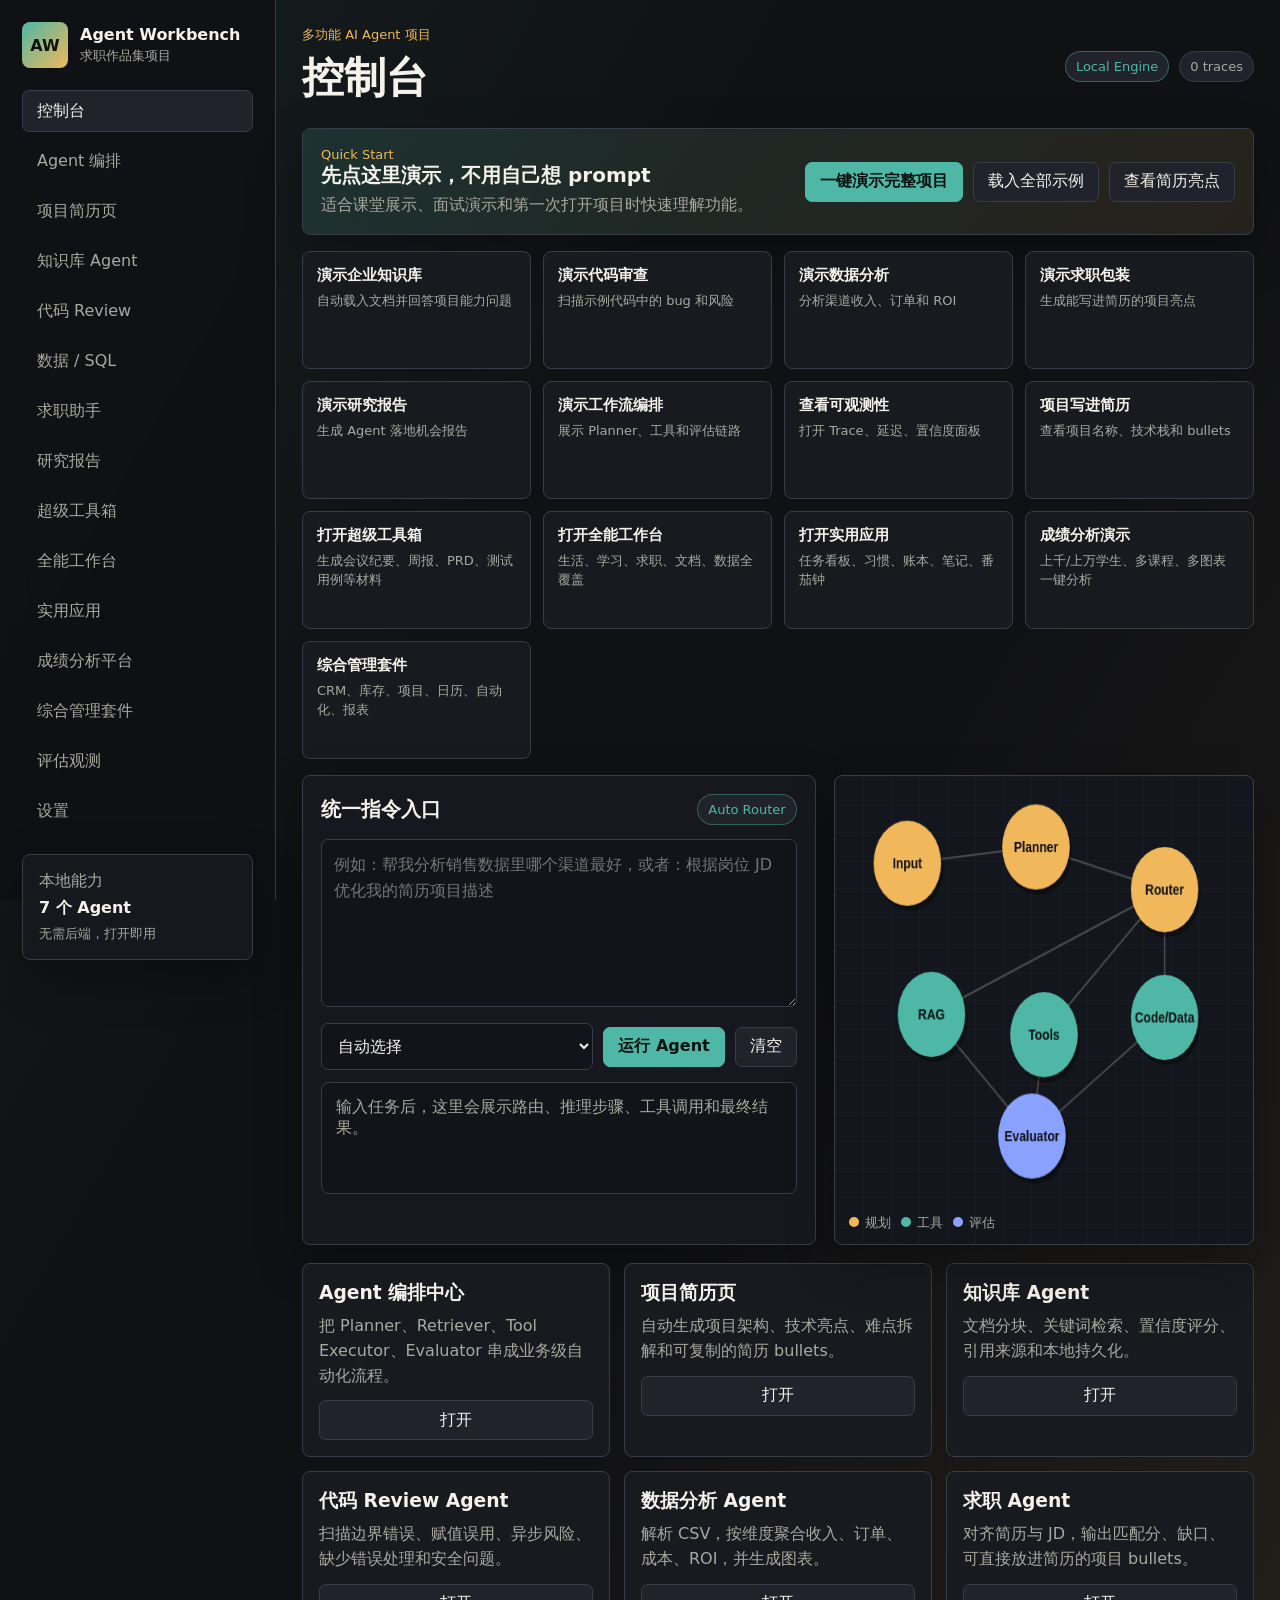
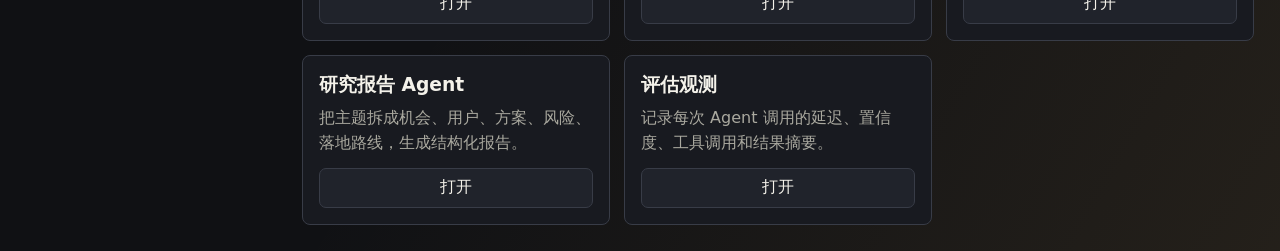
==== index.html @ 1c2ddd7d "Initial commit: agent-workbench" ====
<!doctype html>
<html lang="zh-CN">
  <head>
    <meta charset="utf-8" />
    <meta name="viewport" content="width=device-width, initial-scale=1" />
    <title>Agent Workbench</title>
    <link rel="stylesheet" href="./styles.css" />
  </head>
  <body>
    <div class="shell">
      <aside class="sidebar" aria-label="主导航">
        <div class="brand">
          <div class="brand-mark">AW</div>
          <div>
            <strong>Agent Workbench</strong>
            <span>求职作品集项目</span>
          </div>
        </div>
        <nav class="nav" id="nav">
          <button class="nav-item active" data-panel="command">控制台</button>
          <button class="nav-item" data-panel="workflow">Agent 编排</button>
          <button class="nav-item" data-panel="portfolio">项目简历页</button>
          <button class="nav-item" data-panel="knowledge">知识库 Agent</button>
          <button class="nav-item" data-panel="code">代码 Review</button>
          <button class="nav-item" data-panel="data">数据 / SQL</button>
          <button class="nav-item" data-panel="career">求职助手</button>
          <button class="nav-item" data-panel="research">研究报告</button>
          <button class="nav-item" data-panel="toolbox">超级工具箱</button>
          <button class="nav-item" data-panel="lifehub">全能工作台</button>
          <button class="nav-item" data-panel="apps">实用应用</button>
          <button class="nav-item" data-panel="grades">成绩分析平台</button>
          <button class="nav-item" data-panel="suite">综合管理套件</button>
          <button class="nav-item" data-panel="evals">评估观测</button>
          <button class="nav-item" data-panel="settings">设置</button>
        </nav>
        <div class="sidebar-card">
          <span class="metric-label">本地能力</span>
          <strong id="localScore">7 个 Agent</strong>
          <small>无需后端，打开即用</small>
        </div>
      </aside>

      <main class="main">
        <header class="topbar">
          <div>
            <p class="eyebrow">多功能 AI Agent 项目</p>
            <h1 id="pageTitle">控制台</h1>
          </div>
          <div class="status-strip">
            <span id="modelStatus" class="pill ok">Local Engine</span>
            <span id="traceCount" class="pill">0 traces</span>
          </div>
        </header>

        <section class="panel active" id="panel-command" aria-labelledby="pageTitle">
          <div class="quick-start">
            <div>
              <p class="eyebrow">Quick Start</p>
              <h2>先点这里演示，不用自己想 prompt</h2>
              <p class="muted">适合课堂展示、面试演示和第一次打开项目时快速理解功能。</p>
            </div>
            <div class="quick-actions">
              <button class="primary" id="runDemo">一键演示完整项目</button>
              <button id="loadEverything">载入全部示例</button>
              <button id="openResumePage">查看简历亮点</button>
            </div>
          </div>
          <div class="preset-grid" id="presetTasks"></div>
          <div class="hero-grid">
            <div class="workspace">
              <div class="section-title">
                <h2>统一指令入口</h2>
                <span class="badge">Auto Router</span>
              </div>
              <textarea id="globalPrompt" class="large-input" placeholder="例如：帮我分析销售数据里哪个渠道最好，或者：根据岗位 JD 优化我的简历项目描述"></textarea>
              <div class="toolbar">
                <select id="agentMode" aria-label="选择 Agent">
                  <option value="auto">自动选择</option>
                  <option value="knowledge">知识库问答</option>
                  <option value="code">代码审查</option>
                  <option value="data">数据分析</option>
                  <option value="career">求职匹配</option>
                  <option value="research">研究报告</option>
                </select>
                <button class="primary" id="runGlobal">运行 Agent</button>
                <button id="clearGlobal">清空</button>
              </div>
              <div class="output" id="globalOutput">
                <p class="muted">输入任务后，这里会展示路由、推理步骤、工具调用和最终结果。</p>
              </div>
            </div>
            <div class="graph-wrap">
              <canvas id="agentGraph" width="520" height="420" aria-label="Agent 工作流图"></canvas>
              <div class="graph-legend">
                <span><i class="dot plan"></i>规划</span>
                <span><i class="dot tool"></i>工具</span>
                <span><i class="dot eval"></i>评估</span>
              </div>
            </div>
          </div>
          <div class="cards-grid" id="capabilityCards"></div>
        </section>

        <section class="panel" id="panel-workflow">
          <div class="two-col">
            <div class="workspace">
              <div class="section-title">
                <h2>Agent 编排中心</h2>
                <span class="badge">Planner / Tools / Eval</span>
              </div>
              <div class="toolbar">
                <select id="workflowScenario" aria-label="选择工作流场景">
                  <option value="support">AI 客服工单自动化</option>
                  <option value="knowledge">企业知识库治理</option>
                  <option value="analytics">经营数据分析周报</option>
                  <option value="hiring">求职投递优化</option>
                </select>
                <button class="primary" id="runWorkflow">运行工作流</button>
                <button id="exportCaseStudy">导出案例</button>
              </div>
              <div class="workflow-board" id="workflowBoard"></div>
            </div>
            <div class="workspace">
              <div class="section-title">
                <h2>执行结果</h2>
                <span class="badge" id="workflowScore">Ready</span>
              </div>
              <div class="output report" id="workflowOutput">
                <p class="muted">选择一个业务场景，运行后会展示任务拆解、工具调用、质量评估和交付物。</p>
              </div>
            </div>
          </div>
        </section>

        <section class="panel" id="panel-portfolio">
          <div class="two-col">
            <div class="workspace">
              <div class="section-title">
                <h2>项目架构与能力证明</h2>
                <span class="badge">Resume Ready</span>
              </div>
              <canvas id="architectureCanvas" width="680" height="420" aria-label="项目架构图"></canvas>
              <div class="toolbar">
                <button class="primary" id="generatePortfolio">生成简历材料</button>
                <button id="copyResumeBullets">复制项目 bullets</button>
              </div>
            </div>
            <div class="workspace">
              <div class="section-title">
                <h2>可写进简历</h2>
                <span class="badge" id="portfolioBadge">AI Agent Platform</span>
              </div>
              <div class="output report" id="portfolioOutput"></div>
            </div>
          </div>
        </section>

        <section class="panel" id="panel-knowledge">
          <div class="grade-hero">
            <div>
              <p class="eyebrow">Document Knowledge Base</p>
              <h2>文档上传 / 文本切分 / 问答引用 / 多用户权限</h2>
              <p class="muted">支持 txt / md / csv / json 文本文件上传，自动切分片段，按用户和权限管理，多轮问答保留引用来源和历史记录。</p>
            </div>
            <div class="quick-actions">
              <button class="primary" id="kbQuickDemo">一键演示知识库</button>
              <button id="kbDeploymentGuide">云部署说明</button>
            </div>
          </div>
          <div class="grade-layout">
            <div class="workspace">
              <div class="section-title">
                <h2>登录与权限模拟</h2>
                <span class="badge" id="currentUserBadge">guest</span>
              </div>
              <div class="toolbar">
                <select id="kbUserSelect" aria-label="选择用户">
                  <option value="admin">管理员 admin</option>
                  <option value="teacher">教师 teacher</option>
                  <option value="student">学生 student</option>
                  <option value="guest">访客 guest</option>
                </select>
                <input id="kbLoginName" placeholder="或输入新用户名" />
                <select id="kbRoleSelect" aria-label="角色">
                  <option value="admin">管理员</option>
                  <option value="editor">编辑者</option>
                  <option value="viewer">只读用户</option>
                </select>
                <button id="kbLogin">登录/切换</button>
              </div>
              <div class="output" id="kbPermissionInfo"></div>
            </div>
            <div class="workspace">
              <div class="section-title">
                <h2>文件上传与切分</h2>
                <span class="badge" id="chunkCount">0 chunks</span>
              </div>
              <div class="toolbar">
                <input id="kbFileInput" type="file" multiple accept=".txt,.md,.csv,.json,.html,.js,.css" />
                <select id="docVisibility" aria-label="文档权限">
                  <option value="private">仅当前用户</option>
                  <option value="team">团队可见</option>
                  <option value="public">所有人可见</option>
                </select>
                <input id="chunkSizeInput" type="number" min="120" max="2000" value="500" placeholder="切分长度" />
                <button id="uploadDocs">上传并切分</button>
              </div>
              <div class="output" id="chunkPreview"></div>
            </div>
          </div>
          <div class="two-col">
            <div class="workspace">
              <div class="section-title">
                <h2>知识库问答</h2>
                <span class="badge">RAG + 引用</span>
              </div>
              <textarea id="docInput" class="medium-input" placeholder="粘贴文档内容，点击加入知识库"></textarea>
              <div class="toolbar">
                <input id="docTitle" placeholder="文档标题" />
                <button id="addDoc">加入知识库</button>
                <button id="loadSamples">载入示例文档</button>
              </div>
              <textarea id="kbQuestion" class="small-input" placeholder="问一个和知识库有关的问题"></textarea>
              <div class="toolbar">
                <button class="primary" id="askKb">检索并回答</button>
                <button id="resetKb">重置知识库</button>
              </div>
              <div class="output" id="kbOutput"></div>
              <div class="section-title" style="margin-top:14px">
                <h2>问答历史</h2>
                <span class="badge" id="qaHistoryCount">0 history</span>
              </div>
              <div class="trace-list" id="qaHistoryList"></div>
            </div>
            <div class="workspace">
              <div class="section-title">
                <h2>文档库</h2>
                <span class="badge" id="docCount">0 docs</span>
              </div>
              <div id="docList" class="doc-list"></div>
            </div>
          </div>
        </section>

        <section class="panel" id="panel-code">
          <div class="two-col">
            <div class="workspace">
              <div class="section-title">
                <h2>代码 Review Agent</h2>
                <span class="badge">Diff / Code</span>
              </div>
              <textarea id="codeInput" class="code-input" spellcheck="false"></textarea>
              <div class="toolbar">
                <button class="primary" id="reviewCode">开始 Review</button>
                <button id="loadCodeSample">示例代码</button>
              </div>
            </div>
            <div class="workspace">
              <div class="section-title">
                <h2>审查结果</h2>
                <span class="badge" id="issueCount">0 issues</span>
              </div>
              <div class="output" id="codeOutput"></div>
            </div>
          </div>
        </section>

        <section class="panel" id="panel-data">
          <div class="two-col">
            <div class="workspace">
              <div class="section-title">
                <h2>数据分析 Agent</h2>
                <span class="badge">CSV + NL Query</span>
              </div>
              <textarea id="csvInput" class="code-input" spellcheck="false"></textarea>
              <div class="toolbar">
                <input id="dataQuestion" placeholder="例如：按渠道汇总收入并排序" />
                <button class="primary" id="analyzeData">分析</button>
                <button id="loadCsvSample">示例数据</button>
              </div>
              <div class="output" id="dataOutput"></div>
            </div>
            <div class="workspace">
              <div class="section-title">
                <h2>可视化</h2>
                <span class="badge" id="rowCount">0 rows</span>
              </div>
              <canvas id="chartCanvas" width="640" height="360" aria-label="数据图表"></canvas>
              <div id="tableOutput" class="table-wrap"></div>
            </div>
          </div>
        </section>

        <section class="panel" id="panel-career">
          <div class="two-col">
            <div class="workspace">
              <div class="section-title">
                <h2>简历 / JD 匹配</h2>
                <span class="badge">ATS + 项目包装</span>
              </div>
              <textarea id="resumeInput" class="medium-input" placeholder="粘贴你的简历或项目经历"></textarea>
              <textarea id="jdInput" class="medium-input" placeholder="粘贴目标岗位 JD"></textarea>
              <div class="toolbar">
                <button class="primary" id="matchJob">生成匹配报告</button>
                <button id="loadCareerSample">示例</button>
              </div>
            </div>
            <div class="workspace">
              <div class="section-title">
                <h2>求职建议</h2>
                <span class="badge" id="matchScore">0%</span>
              </div>
              <div class="output" id="careerOutput"></div>
            </div>
          </div>
        </section>

        <section class="panel" id="panel-research">
          <div class="workspace">
            <div class="section-title">
              <h2>市场研究报告 Agent</h2>
              <span class="badge">Planner + Fact Table</span>
            </div>
            <div class="toolbar">
              <input id="researchTopic" placeholder="研究主题，例如：AI Agent 在客服领域的落地机会" />
              <select id="reportStyle" aria-label="报告类型">
                <option value="startup">创业/产品视角</option>
                <option value="job">求职项目视角</option>
                <option value="tech">技术架构视角</option>
              </select>
              <button class="primary" id="makeReport">生成报告</button>
            </div>
            <div class="output report" id="researchOutput"></div>
          </div>
        </section>

        <section class="panel" id="panel-toolbox">
          <div class="two-col">
            <div class="workspace">
              <div class="section-title">
                <h2>超级工具箱</h2>
                <span class="badge">12 个实用 Agent</span>
              </div>
              <div class="toolbox-grid" id="toolboxGrid"></div>
            </div>
            <div class="workspace">
              <div class="section-title">
                <h2 id="toolboxTitle">选择一个工具</h2>
                <span class="badge" id="toolboxBadge">Ready</span>
              </div>
              <textarea id="toolboxInput" class="medium-input" placeholder="选择左侧工具后，这里会自动填入示例，也可以改成自己的内容"></textarea>
              <div class="toolbar">
                <button class="primary" id="runToolbox">运行工具</button>
                <button id="loadToolboxSample">载入示例</button>
                <button id="runToolboxSuite">生成完整项目包</button>
              </div>
              <div class="output report" id="toolboxOutput">
                <p class="muted">这里适合生成项目文档、面试材料、课程报告、产品设计、测试用例和学习计划。</p>
              </div>
            </div>
          </div>
        </section>

        <section class="panel" id="panel-lifehub">
          <div class="workspace">
            <div class="section-title">
              <h2>全能工作台</h2>
              <span class="badge">生活 / 生产 / 求职 / 学习</span>
            </div>
            <div class="hub-layout">
              <div>
                <div class="hub-tabs" id="hubTabs"></div>
                <div class="hub-tools" id="hubTools"></div>
              </div>
              <div class="hub-runner">
                <div class="section-title">
                  <h2 id="hubTitle">选择一个功能</h2>
                  <span class="badge" id="hubBadge">Ready</span>
                </div>
                <textarea id="hubInput" class="medium-input" placeholder="选择功能后会自动载入示例，也可以粘贴自己的内容"></textarea>
                <div class="toolbar">
                  <button class="primary" id="runHubTool">运行功能</button>
                  <button id="loadHubSample">载入示例</button>
                  <button id="runHubSuite">一键生成生活/学习/求职方案</button>
                </div>
                <div class="output report" id="hubOutput">
                  <p class="muted">这里整合数据记录、数据分析、预测、文档生成、文档总结、续写、求职资料、网页信息整合、学习计划和生活管理。</p>
                </div>
              </div>
            </div>
          </div>

          <div class="two-col hub-extra">
            <div class="workspace">
              <div class="section-title">
                <h2>数据记录与分析</h2>
                <span class="badge" id="lifeDataCount">0 rows</span>
              </div>
              <div class="toolbar">
                <input id="lifeDate" type="date" />
                <input id="lifeMetric" placeholder="指标，例如 学习时长" />
                <input id="lifeValue" type="number" placeholder="数值" />
                <button id="addLifeData">记录</button>
                <button id="loadLifeData">示例数据</button>
              </div>
              <div class="toolbar">
                <button class="primary" id="analyzeLifeData">分析和预测</button>
                <button id="clearLifeData">清空记录</button>
              </div>
              <div id="lifeTable" class="table-wrap"></div>
            </div>
            <div class="workspace">
              <div class="section-title">
                <h2>趋势可视化</h2>
                <span class="badge">Forecast</span>
              </div>
              <canvas id="lifeChart" width="640" height="360" aria-label="生活数据趋势图"></canvas>
              <div class="output" id="lifeAnalysis">
                <p class="muted">添加或载入数据后，可以生成趋势图、均值、变化率和下一期预测。</p>
              </div>
            </div>
          </div>
        </section>

        <section class="panel" id="panel-apps">
          <div class="cards-grid app-metrics">
            <div class="metric-card">
              <span>待办任务</span>
              <strong id="dashTasks">0</strong>
            </div>
            <div class="metric-card">
              <span>今日打卡</span>
              <strong id="dashHabits">0%</strong>
            </div>
            <div class="metric-card">
              <span>本月结余</span>
              <strong id="dashBalance">0</strong>
            </div>
          </div>

          <div class="apps-grid">
            <div class="workspace">
              <div class="section-title">
                <h2>任务看板</h2>
                <span class="badge">Kanban</span>
              </div>
              <div class="toolbar">
                <input id="taskTitle" placeholder="新任务，例如 完成项目演示视频" />
                <select id="taskStatus" aria-label="任务状态">
                  <option value="todo">待办</option>
                  <option value="doing">进行中</option>
                  <option value="done">已完成</option>
                </select>
                <button id="addTask">添加</button>
              </div>
              <div class="kanban" id="kanbanBoard"></div>
            </div>

            <div class="workspace">
              <div class="section-title">
                <h2>习惯打卡</h2>
                <span class="badge">Habits</span>
              </div>
              <div class="toolbar">
                <input id="habitName" placeholder="习惯，例如 背单词" />
                <button id="addHabit">添加习惯</button>
                <button id="loadHabitSample">示例</button>
              </div>
              <div id="habitList" class="habit-list"></div>
            </div>

            <div class="workspace">
              <div class="section-title">
                <h2>收支记录</h2>
                <span class="badge">Budget</span>
              </div>
              <div class="toolbar">
                <select id="moneyType" aria-label="收支类型">
                  <option value="expense">支出</option>
                  <option value="income">收入</option>
                </select>
                <input id="moneyCategory" placeholder="分类，例如 餐饮" />
                <input id="moneyAmount" type="number" placeholder="金额" />
                <button id="addMoney">记录</button>
              </div>
              <div class="toolbar">
                <button id="loadMoneySample">示例账本</button>
                <button id="clearMoney">清空账本</button>
              </div>
              <div id="moneyOutput" class="output"></div>
            </div>

            <div class="workspace">
              <div class="section-title">
                <h2>目标进度</h2>
                <span class="badge">Goals</span>
              </div>
              <div class="toolbar">
                <input id="goalName" placeholder="目标，例如 完成项目" />
                <input id="goalValue" type="number" placeholder="进度 0-100" />
                <button id="addGoal">保存</button>
              </div>
              <div id="goalList" class="goal-list"></div>
            </div>

            <div class="workspace wide">
              <div class="section-title">
                <h2>Markdown 笔记</h2>
                <span class="badge">Editor</span>
              </div>
              <div class="editor-grid">
                <textarea id="markdownInput" class="medium-input" placeholder="# 标题&#10;写点笔记，右侧会预览"></textarea>
                <div id="markdownPreview" class="output report"></div>
              </div>
              <div class="toolbar">
                <button id="loadMarkdownSample">示例笔记</button>
                <button id="saveMarkdown">保存笔记</button>
                <button id="clearMarkdown">清空</button>
              </div>
            </div>

            <div class="workspace">
              <div class="section-title">
                <h2>番茄钟</h2>
                <span class="badge" id="timerMode">Focus</span>
              </div>
              <div class="timer-face" id="timerFace">25:00</div>
              <div class="toolbar">
                <button class="primary" id="startTimer">开始</button>
                <button id="pauseTimer">暂停</button>
                <button id="resetTimer">重置</button>
              </div>
            </div>

            <div class="workspace">
              <div class="section-title">
                <h2>JSON / CSV 工具</h2>
                <span class="badge">Formatter</span>
              </div>
              <textarea id="formatInput" class="medium-input" placeholder='粘贴 JSON 或 CSV，例如 {"name":"demo","score":95}'></textarea>
              <div class="toolbar">
                <button id="formatJson">格式化 JSON</button>
                <button id="csvToTable">CSV 转表格</button>
              </div>
              <div id="formatOutput" class="output"></div>
            </div>
          </div>
        </section>

        <section class="panel" id="panel-grades">
          <div class="grade-hero">
            <div>
              <p class="eyebrow" data-i18n="gradeEyebrow">Advanced Analytics</p>
              <h2 data-i18n="gradeTitle">成绩 / 班级 / 课程综合分析平台</h2>
              <p class="muted" data-i18n="gradeIntro">支持上万学生模拟数据、自定义课程、自定义权重、多图表对比、历史记录和 Excel 友好导出。</p>
            </div>
            <div class="quick-actions">
              <button class="primary" id="gradeOneClick" data-i18n="oneClickAnalysis">一键生成样例并分析</button>
              <button id="gradeHelpBtn" data-i18n="helpGuide">新手引导</button>
              <button id="gradeExportCsv" data-i18n="exportCsv">导出 CSV</button>
            </div>
          </div>

          <div class="grade-help" id="gradeHelp">
            <strong>怎么用：</strong>
            <span>1. 选择人数、班级数、课程和记分项目；2. 点击“一键生成样例并分析”；3. 切换图表和对比维度；4. 保存历史或导出 CSV。</span>
          </div>

          <div class="grade-layout">
            <div class="workspace">
              <div class="section-title">
                <h2 data-i18n="configPanel">配置面板</h2>
                <span class="badge">Config</span>
              </div>
              <div class="settings-grid compact">
                <label>人数
                  <input id="gradeStudentCount" type="number" min="10" max="20000" value="1000" />
                </label>
                <label>班级数
                  <input id="gradeClassCount" type="number" min="1" max="100" value="8" />
                </label>
                <label>课程名称
                  <input id="gradeSubjects" value="语文,数学,英语,高等数学,线性代数,概率论与数理统计,程序设计,大学物理" />
                </label>
                <label>记分项目
                  <input id="gradeItems" value="平时分,作业分,期中考,期末考" />
                </label>
                <label>权重
                  <input id="gradeWeights" value="20,20,25,35" />
                </label>
                <label>对比维度
                  <select id="gradeCompareMode">
                    <option value="class">按班级对比</option>
                    <option value="subject">按课程对比</option>
                    <option value="item">按记分项目对比</option>
                    <option value="rank">排名分布</option>
                  </select>
                </label>
                <label>图表类型
                  <select id="gradeChartType">
                    <option value="bar">条形图</option>
                    <option value="column">柱状图</option>
                    <option value="line">折线图</option>
                    <option value="pie">饼图</option>
                    <option value="radar">雷达图</option>
                    <option value="heatmap">热力图</option>
                  </select>
                </label>
                <label>界面主题
                  <select id="uiTheme">
                    <option value="dark">深色专业</option>
                    <option value="light">浅色清爽</option>
                    <option value="contrast">高对比</option>
                  </select>
                </label>
                <label>布局密度
                  <select id="uiDensity">
                    <option value="normal">标准</option>
                    <option value="compact">紧凑</option>
                    <option value="spacious">宽松</option>
                  </select>
                </label>
                <label>语言
                  <select id="languageSelect">
                    <option value="zh">中文</option>
                    <option value="en">English</option>
                  </select>
                </label>
              </div>
              <div class="toolbar">
                <button class="primary" id="generateGradeData">生成数据</button>
                <button id="analyzeGrades">一键分析</button>
                <button id="saveGradeHistory">保存历史</button>
                <button id="clearGradeHistory">清空历史</button>
              </div>
              <div class="toolbar">
                <label class="toggle-row"><input id="exportStudents" type="checkbox" checked />学生明细</label>
                <label class="toggle-row"><input id="exportSummary" type="checkbox" checked />汇总分析</label>
                <label class="toggle-row"><input id="exportHistory" type="checkbox" />历史记录</label>
              </div>
            </div>

            <div class="workspace">
              <div class="section-title">
                <h2>关键指标</h2>
                <span class="badge" id="gradeDataSize">0 students</span>
              </div>
              <div class="grade-kpis">
                <div class="metric-card"><span>总人数</span><strong id="kpiStudents">0</strong></div>
                <div class="metric-card"><span>课程数</span><strong id="kpiSubjects">0</strong></div>
                <div class="metric-card"><span>平均分</span><strong id="kpiAverage">0</strong></div>
                <div class="metric-card"><span>及格率</span><strong id="kpiPassRate">0%</strong></div>
              </div>
              <div class="output" id="gradeInsight">
                <p class="muted">点击“一键生成样例并分析”后，这里会显示自动分析结论。</p>
              </div>
            </div>
          </div>

          <div class="grade-chart-grid">
            <div class="workspace wide">
              <div class="section-title">
                <h2>主图表</h2>
                <span class="badge" id="activeChartLabel">bar</span>
              </div>
              <canvas id="gradeChart" width="960" height="460" aria-label="成绩分析图表"></canvas>
            </div>
            <div class="workspace">
              <div class="section-title">
                <h2>多图表预览</h2>
                <span class="badge">Gallery</span>
              </div>
              <div class="mini-chart-grid">
                <canvas id="gradeMiniBar" width="300" height="180"></canvas>
                <canvas id="gradeMiniPie" width="300" height="180"></canvas>
                <canvas id="gradeMiniLine" width="300" height="180"></canvas>
                <canvas id="gradeMiniHeat" width="300" height="180"></canvas>
              </div>
            </div>
          </div>

          <div class="two-col">
            <div class="workspace">
              <div class="section-title">
                <h2>分析表格</h2>
                <span class="badge">Table</span>
              </div>
              <div id="gradeTable" class="table-wrap"></div>
            </div>
            <div class="workspace">
              <div class="section-title">
                <h2>历史记录对比</h2>
                <span class="badge" id="historyCount">0 records</span>
              </div>
              <div id="gradeHistoryList" class="trace-list"></div>
            </div>
          </div>
        </section>

        <section class="panel" id="panel-suite">
          <div class="grade-hero">
            <div>
              <p class="eyebrow">Enterprise Suite</p>
              <h2>综合管理套件</h2>
              <p class="muted">集成 CRM、库存、项目、日历、自动化、报表、备份、安全审计和 API Mock，适合展示大型系统设计能力。</p>
            </div>
            <div class="quick-actions">
              <button class="primary" id="suiteDemo">一键生成业务样例</button>
              <button id="suiteReport">生成经营报告</button>
              <button id="suiteBackup">导出备份</button>
            </div>
          </div>

          <div class="cards-grid app-metrics">
            <div class="metric-card"><span>客户数</span><strong id="suiteCustomers">0</strong></div>
            <div class="metric-card"><span>库存预警</span><strong id="suiteLowStock">0</strong></div>
            <div class="metric-card"><span>项目进度</span><strong id="suiteProgress">0%</strong></div>
          </div>

          <div class="apps-grid">
            <div class="workspace">
              <div class="section-title"><h2>CRM 客户管理</h2><span class="badge">CRM</span></div>
              <div class="toolbar">
                <input id="crmName" placeholder="客户名称" />
                <select id="crmStage">
                  <option value="线索">线索</option>
                  <option value="沟通中">沟通中</option>
                  <option value="已成交">已成交</option>
                  <option value="流失">流失</option>
                </select>
                <input id="crmValue" type="number" placeholder="预计金额" />
                <button id="addCrm">添加客户</button>
              </div>
              <div id="crmList" class="trace-list"></div>
            </div>

            <div class="workspace">
              <div class="section-title"><h2>库存管理</h2><span class="badge">Inventory</span></div>
              <div class="toolbar">
                <input id="stockName" placeholder="物品名称" />
                <input id="stockQty" type="number" placeholder="数量" />
                <input id="stockMin" type="number" placeholder="预警线" />
                <button id="addStock">添加库存</button>
              </div>
              <div id="stockList" class="trace-list"></div>
            </div>

            <div class="workspace">
              <div class="section-title"><h2>项目里程碑</h2><span class="badge">Project</span></div>
              <div class="toolbar">
                <input id="milestoneName" placeholder="里程碑，例如 完成测试" />
                <input id="milestoneProgress" type="number" placeholder="进度 0-100" />
                <button id="addMilestone">添加</button>
              </div>
              <div id="milestoneList" class="goal-list"></div>
            </div>

            <div class="workspace">
              <div class="section-title"><h2>日历事件</h2><span class="badge">Calendar</span></div>
              <div class="toolbar">
                <input id="eventDate" type="date" />
                <input id="eventTitle" placeholder="事件标题" />
                <button id="addEvent">添加事件</button>
              </div>
              <div id="eventList" class="trace-list"></div>
            </div>

            <div class="workspace">
              <div class="section-title"><h2>自动化规则</h2><span class="badge">Automation</span></div>
              <div class="toolbar">
                <select id="ruleType">
                  <option value="stock">库存低于预警线</option>
                  <option value="crm">客户金额超过阈值</option>
                  <option value="project">项目进度低于阈值</option>
                </select>
                <input id="ruleThreshold" type="number" placeholder="阈值" />
                <button id="runRules">运行规则</button>
              </div>
              <div id="ruleOutput" class="output"></div>
            </div>

            <div class="workspace">
              <div class="section-title"><h2>安全审计</h2><span class="badge">Audit</span></div>
              <div class="toolbar">
                <button id="runAudit">运行审计</button>
                <button id="clearAudit">清空审计</button>
              </div>
              <div id="auditList" class="trace-list"></div>
            </div>

            <div class="workspace wide">
              <div class="section-title"><h2>经营报表与 API Mock</h2><span class="badge">Report / API</span></div>
              <div class="editor-grid">
                <div class="output report" id="suiteReportOutput"></div>
                <div class="output" id="apiMockOutput"></div>
              </div>
              <div class="toolbar">
                <button id="suiteApiMock">生成 API Mock</button>
                <button id="suiteRestore">从备份文本恢复</button>
              </div>
              <textarea id="suiteBackupInput" class="small-input" placeholder="粘贴备份 JSON 后点击恢复"></textarea>
            </div>
          </div>
        </section>

        <section class="panel" id="panel-evals">
          <div class="cards-grid">
            <div class="metric-card">
              <span>平均置信度</span>
              <strong id="avgConfidence">0%</strong>
            </div>
            <div class="metric-card">
              <span>平均延迟</span>
              <strong id="avgLatency">0 ms</strong>
            </div>
            <div class="metric-card">
              <span>工具调用</span>
              <strong id="toolCalls">0</strong>
            </div>
          </div>
          <div class="workspace">
            <div class="section-title">
              <h2>Trace 日志</h2>
              <span class="badge">Observability</span>
            </div>
            <div class="toolbar">
              <button id="runSmoke">运行自检</button>
              <button id="exportTraces">导出 Trace</button>
              <button id="clearTraces">清空 Trace</button>
            </div>
            <div id="traceList" class="trace-list"></div>
          </div>
        </section>

        <section class="panel" id="panel-settings">
          <div class="workspace">
            <div class="section-title">
              <h2>设置</h2>
              <span class="badge">Local First</span>
            </div>
            <div class="settings-grid">
              <label>
                OpenAI API Key
                <input id="apiKey" type="password" placeholder="可选：仅保存在本机浏览器" autocomplete="off" />
              </label>
              <label>
                模型
                <input id="modelName" placeholder="gpt-4.1-mini" />
              </label>
              <label class="toggle-row">
                <input id="useRemote" type="checkbox" />
                <span>有 API Key 时优先调用远程模型</span>
              </label>
            </div>
            <div class="toolbar">
              <button class="primary" id="saveSettings">保存设置</button>
              <button id="wipeData">清除本地数据</button>
            </div>
            <div class="output">
              <p>这个项目默认使用本地算法完成检索、分析、Review 和报告生成。配置 API Key 后，统一控制台会尝试调用 OpenAI Responses API；失败时自动回退到本地引擎。</p>
            </div>
          </div>
        </section>
      </main>
    </div>

    <div class="toast" id="toast" role="status" aria-live="polite"></div>
    <script src="./app.js"></script>
  </body>
</html>
---- styles.css ----
:root {
  color-scheme: dark;
  --bg: #101114;
  --panel: #181a20;
  --panel-2: #20232b;
  --panel-3: #272b35;
  --text: #f4f2ea;
  --muted: #aaa99f;
  --line: #383c47;
  --accent: #4fb7a5;
  --accent-2: #f0b85a;
  --danger: #ef6f6c;
  --ok: #75c986;
  --shadow: 0 18px 48px rgba(0, 0, 0, 0.28);
  font-family:
    Inter, ui-sans-serif, system-ui, -apple-system, BlinkMacSystemFont, "Segoe UI",
    "Microsoft YaHei", sans-serif;
}

* {
  box-sizing: border-box;
}

body {
  margin: 0;
  min-height: 100vh;
  background:
    linear-gradient(120deg, rgba(79, 183, 165, 0.09), transparent 34%),
    linear-gradient(300deg, rgba(240, 184, 90, 0.09), transparent 42%),
    var(--bg);
  color: var(--text);
}

body.theme-light {
  color-scheme: light;
  --bg: #f3f5f8;
  --panel: #ffffff;
  --panel-2: #f7f9fc;
  --panel-3: #e7ebf2;
  --text: #111827;
  --muted: #657083;
  --line: #d7dde8;
  --accent: #00796b;
  --accent-2: #b66a00;
}

body.theme-contrast {
  --bg: #000;
  --panel: #111;
  --panel-2: #191919;
  --panel-3: #2a2a2a;
  --text: #fff;
  --muted: #d5d5d5;
  --line: #777;
  --accent: #00ffcc;
  --accent-2: #ffe100;
}

body.density-compact .workspace,
body.density-compact .metric-card,
body.density-compact .cap-card {
  padding: 12px;
}

body.density-spacious .workspace,
body.density-spacious .metric-card,
body.density-spacious .cap-card {
  padding: 24px;
}

button,
input,
select,
textarea {
  font: inherit;
}

button {
  border: 1px solid var(--line);
  background: var(--panel-2);
  color: var(--text);
  border-radius: 7px;
  min-height: 40px;
  padding: 0 14px;
  cursor: pointer;
  transition:
    transform 120ms ease,
    border-color 120ms ease,
    background 120ms ease;
}

button:hover {
  transform: translateY(-1px);
  border-color: rgba(79, 183, 165, 0.7);
}

button:active {
  transform: translateY(0);
}

button.primary {
  background: var(--accent);
  color: #07110f;
  border-color: var(--accent);
  font-weight: 700;
}

input,
select,
textarea {
  width: 100%;
  border: 1px solid var(--line);
  border-radius: 7px;
  background: #12141a;
  color: var(--text);
  outline: none;
  padding: 12px;
}

textarea {
  resize: vertical;
  line-height: 1.6;
}

input:focus,
select:focus,
textarea:focus {
  border-color: var(--accent);
  box-shadow: 0 0 0 3px rgba(79, 183, 165, 0.16);
}

.shell {
  display: grid;
  grid-template-columns: 276px minmax(0, 1fr);
  min-height: 100vh;
}

.sidebar {
  position: sticky;
  top: 0;
  height: 100vh;
  border-right: 1px solid var(--line);
  background: rgba(16, 17, 20, 0.92);
  backdrop-filter: blur(16px);
  padding: 22px;
  display: flex;
  flex-direction: column;
  gap: 22px;
}

.brand {
  display: flex;
  align-items: center;
  gap: 12px;
}

.brand-mark {
  width: 46px;
  height: 46px;
  display: grid;
  place-items: center;
  border-radius: 8px;
  background: linear-gradient(135deg, var(--accent), var(--accent-2));
  color: #111;
  font-weight: 900;
}

.brand strong,
.brand span {
  display: block;
}

.brand span {
  color: var(--muted);
  font-size: 13px;
  margin-top: 3px;
}

.nav {
  display: grid;
  gap: 8px;
}

.nav-item {
  text-align: left;
  background: transparent;
  border-color: transparent;
  color: var(--muted);
  min-height: 42px;
}

.nav-item:hover,
.nav-item.active {
  color: var(--text);
  border-color: var(--line);
  background: var(--panel-2);
}

.sidebar-card,
.workspace,
.metric-card {
  border: 1px solid var(--line);
  background: rgba(24, 26, 32, 0.92);
  box-shadow: var(--shadow);
}

.sidebar-card {
  margin-top: auto;
  border-radius: 8px;
  padding: 16px;
  display: grid;
  gap: 6px;
}

.metric-label,
.muted,
.sidebar-card small {
  color: var(--muted);
}

.main {
  min-width: 0;
  padding: 26px;
}

.topbar {
  display: flex;
  justify-content: space-between;
  gap: 18px;
  align-items: center;
  margin-bottom: 22px;
}

.eyebrow {
  color: var(--accent-2);
  margin: 0 0 6px;
  font-size: 13px;
  letter-spacing: 0;
}

h1,
h2,
h3,
p {
  margin-top: 0;
}

h1 {
  margin-bottom: 0;
  font-size: clamp(28px, 4vw, 42px);
}

h2 {
  font-size: 20px;
  margin-bottom: 0;
}

.status-strip,
.toolbar,
.section-title,
.graph-legend {
  display: flex;
  align-items: center;
  gap: 10px;
  flex-wrap: wrap;
}

.pill,
.badge {
  border: 1px solid var(--line);
  background: var(--panel-2);
  color: var(--muted);
  border-radius: 999px;
  padding: 7px 10px;
  font-size: 13px;
  white-space: nowrap;
}

.pill.ok,
.badge {
  color: var(--accent);
  border-color: rgba(79, 183, 165, 0.42);
}

.panel {
  display: none;
}

.panel.active {
  display: block;
}

.hero-grid,
.two-col {
  display: grid;
  grid-template-columns: minmax(0, 1.1fr) minmax(340px, 0.9fr);
  gap: 18px;
  align-items: stretch;
}

.quick-start {
  border: 1px solid var(--line);
  border-radius: 8px;
  background: linear-gradient(135deg, rgba(79, 183, 165, 0.16), rgba(240, 184, 90, 0.1));
  padding: 18px;
  margin-bottom: 16px;
  display: flex;
  align-items: center;
  justify-content: space-between;
  gap: 18px;
  box-shadow: var(--shadow);
}

.quick-start h2 {
  margin-bottom: 6px;
}

.quick-start p {
  margin-bottom: 0;
}

.quick-actions {
  display: flex;
  flex-wrap: wrap;
  gap: 10px;
  justify-content: flex-end;
}

.preset-grid {
  display: grid;
  grid-template-columns: repeat(4, minmax(0, 1fr));
  gap: 12px;
  margin-bottom: 16px;
}

.preset-card,
.toolbox-card {
  border: 1px solid var(--line);
  background: var(--panel);
  color: var(--text);
  border-radius: 8px;
  padding: 14px;
  min-height: 118px;
  text-align: left;
  display: grid;
  align-content: start;
  gap: 7px;
}

.preset-card strong,
.toolbox-card strong {
  font-size: 15px;
}

.preset-card span,
.toolbox-card span {
  color: var(--muted);
  line-height: 1.45;
  font-size: 13px;
}

.toolbox-grid {
  display: grid;
  grid-template-columns: repeat(2, minmax(0, 1fr));
  gap: 10px;
  max-height: 680px;
  overflow: auto;
  padding-right: 4px;
}

.toolbox-card {
  min-height: 96px;
}

.toolbox-card.active {
  border-color: var(--accent);
  background: rgba(79, 183, 165, 0.12);
}

.tool-output-grid {
  display: grid;
  grid-template-columns: repeat(2, minmax(0, 1fr));
  gap: 10px;
}

.mini-doc {
  border: 1px solid var(--line);
  background: var(--panel-2);
  border-radius: 8px;
  padding: 12px;
}

.mini-doc strong {
  display: block;
  margin-bottom: 6px;
  color: var(--accent-2);
}

.is-loading {
  opacity: 0.72;
  pointer-events: none;
}

.workspace {
  border-radius: 8px;
  padding: 18px;
  min-width: 0;
}

.workspace + .workspace {
  min-height: 100%;
}

.section-title {
  justify-content: space-between;
  margin-bottom: 14px;
}

.large-input {
  min-height: 168px;
}

.medium-input {
  min-height: 142px;
  margin-bottom: 10px;
}

.small-input {
  min-height: 84px;
  margin-top: 12px;
}

.code-input {
  min-height: 390px;
  font-family: "Cascadia Code", Consolas, monospace;
  font-size: 13px;
  white-space: pre;
}

.toolbar {
  margin: 12px 0;
}

.toolbar input,
.toolbar select {
  flex: 1 1 220px;
}

.toolbar button {
  flex: 0 0 auto;
}

.output {
  border: 1px solid var(--line);
  border-radius: 8px;
  background: #12141a;
  padding: 14px;
  min-height: 112px;
  overflow: auto;
}

.output h3 {
  margin: 8px 0;
}

.output ul,
.output ol {
  padding-left: 20px;
}

.output li {
  margin: 6px 0;
}

.graph-wrap {
  position: relative;
  border: 1px solid var(--line);
  border-radius: 8px;
  min-height: 470px;
  background:
    linear-gradient(rgba(255, 255, 255, 0.025) 1px, transparent 1px),
    linear-gradient(90deg, rgba(255, 255, 255, 0.025) 1px, transparent 1px),
    #13161c;
  background-size: 28px 28px;
  box-shadow: var(--shadow);
  overflow: hidden;
}

.graph-wrap canvas {
  width: 100%;
  height: calc(100% - 42px);
  min-height: 420px;
  display: block;
}

.graph-legend {
  position: absolute;
  left: 14px;
  bottom: 12px;
  color: var(--muted);
  font-size: 13px;
}

.dot {
  display: inline-block;
  width: 10px;
  height: 10px;
  border-radius: 50%;
  margin-right: 6px;
}

.dot.plan {
  background: var(--accent-2);
}

.dot.tool {
  background: var(--accent);
}

.dot.eval {
  background: #8aa2ff;
}

.cards-grid {
  display: grid;
  grid-template-columns: repeat(3, minmax(0, 1fr));
  gap: 14px;
  margin-top: 18px;
}

.cap-card,
.metric-card {
  border-radius: 8px;
  padding: 16px;
}

.cap-card {
  border: 1px solid var(--line);
  background: var(--panel);
}

.cap-card h3 {
  margin: 0 0 8px;
}

.cap-card p {
  color: var(--muted);
  line-height: 1.55;
  margin-bottom: 12px;
}

.cap-card button {
  width: 100%;
}

.doc-list,
.trace-list,
.workflow-board {
  display: grid;
  gap: 10px;
}

.doc-item,
.trace-item,
.finding,
.source-row,
.workflow-step {
  border: 1px solid var(--line);
  background: var(--panel-2);
  border-radius: 8px;
  padding: 12px;
}

.doc-item strong,
.trace-item strong {
  display: block;
  margin-bottom: 6px;
}

.trace-item {
  display: grid;
  gap: 4px;
}

.trace-meta {
  color: var(--muted);
  font-size: 13px;
}

.metric-card {
  display: grid;
  gap: 8px;
}

.metric-card span {
  color: var(--muted);
}

.metric-card strong {
  font-size: 28px;
}

.table-wrap {
  margin-top: 12px;
  max-height: 320px;
  overflow: auto;
  border: 1px solid var(--line);
  border-radius: 8px;
}

table {
  width: 100%;
  border-collapse: collapse;
  min-width: 520px;
}

th,
td {
  border-bottom: 1px solid var(--line);
  padding: 9px 10px;
  text-align: left;
}

th {
  color: var(--accent-2);
  background: var(--panel-2);
  position: sticky;
  top: 0;
}

#chartCanvas {
  width: 100%;
  height: 360px;
  display: block;
  border: 1px solid var(--line);
  border-radius: 8px;
  background: #12141a;
}

#lifeChart {
  width: 100%;
  height: 360px;
  display: block;
  border: 1px solid var(--line);
  border-radius: 8px;
  background: #12141a;
}

.hub-layout {
  display: grid;
  grid-template-columns: minmax(340px, 0.85fr) minmax(0, 1.15fr);
  gap: 16px;
}

.hub-tabs {
  display: flex;
  flex-wrap: wrap;
  gap: 8px;
  margin-bottom: 12px;
}

.hub-tab {
  min-height: 36px;
  padding: 0 12px;
}

.hub-tab.active {
  background: var(--accent);
  border-color: var(--accent);
  color: #07110f;
  font-weight: 800;
}

.hub-tools {
  display: grid;
  grid-template-columns: repeat(2, minmax(0, 1fr));
  gap: 10px;
  max-height: 620px;
  overflow: auto;
  padding-right: 4px;
}

.hub-card {
  border: 1px solid var(--line);
  background: var(--panel);
  border-radius: 8px;
  color: var(--text);
  min-height: 104px;
  padding: 12px;
  text-align: left;
  display: grid;
  gap: 6px;
  align-content: start;
}

.hub-card strong {
  font-size: 15px;
}

.hub-card span {
  color: var(--muted);
  line-height: 1.45;
  font-size: 13px;
}

.hub-card.active {
  border-color: var(--accent);
  background: rgba(79, 183, 165, 0.12);
}

.hub-runner {
  min-width: 0;
}

.hub-extra {
  margin-top: 16px;
}

.app-metrics {
  margin-top: 0;
  margin-bottom: 16px;
}

.apps-grid {
  display: grid;
  grid-template-columns: repeat(2, minmax(0, 1fr));
  gap: 16px;
}

.apps-grid .wide {
  grid-column: 1 / -1;
}

.kanban {
  display: grid;
  grid-template-columns: repeat(3, minmax(0, 1fr));
  gap: 10px;
}

.kanban-col {
  border: 1px solid var(--line);
  border-radius: 8px;
  background: #12141a;
  min-height: 220px;
  padding: 10px;
}

.kanban-col h3 {
  font-size: 15px;
  margin-bottom: 10px;
  color: var(--accent-2);
}

.task-card,
.habit-item,
.goal-item,
.money-row {
  border: 1px solid var(--line);
  border-radius: 8px;
  background: var(--panel-2);
  padding: 10px;
  margin-bottom: 8px;
}

.task-card {
  display: grid;
  gap: 8px;
}

.task-card select {
  min-height: 34px;
  padding: 6px 8px;
}

.habit-item,
.goal-item,
.money-row {
  display: flex;
  align-items: center;
  justify-content: space-between;
  gap: 10px;
}

.habit-item button,
.goal-item button,
.money-row button {
  min-height: 32px;
  padding: 0 10px;
}

.progress {
  width: 100%;
  height: 10px;
  border-radius: 999px;
  background: var(--panel-3);
  overflow: hidden;
  margin-top: 8px;
}

.progress i {
  display: block;
  height: 100%;
  background: var(--accent);
}

.editor-grid {
  display: grid;
  grid-template-columns: minmax(0, 1fr) minmax(0, 1fr);
  gap: 12px;
}

.editor-grid .medium-input,
.editor-grid .output {
  min-height: 300px;
}

.timer-face {
  display: grid;
  place-items: center;
  height: 190px;
  border: 1px solid var(--line);
  border-radius: 8px;
  background: #12141a;
  font-size: 54px;
  font-weight: 900;
  color: var(--accent);
}

.grade-hero {
  border: 1px solid var(--line);
  border-radius: 8px;
  background:
    linear-gradient(135deg, rgba(79, 183, 165, 0.18), transparent 50%),
    linear-gradient(300deg, rgba(240, 184, 90, 0.16), transparent 58%),
    var(--panel);
  padding: 18px;
  margin-bottom: 16px;
  display: flex;
  align-items: center;
  justify-content: space-between;
  gap: 16px;
  box-shadow: var(--shadow);
}

.grade-hero h2 {
  font-size: clamp(24px, 3vw, 36px);
  margin-bottom: 8px;
}

.grade-help {
  border: 1px solid rgba(79, 183, 165, 0.48);
  border-radius: 8px;
  background: rgba(79, 183, 165, 0.1);
  color: var(--text);
  padding: 12px 14px;
  margin-bottom: 16px;
  display: flex;
  gap: 10px;
  line-height: 1.6;
}

.grade-help.hidden {
  display: none;
}

.grade-layout {
  display: grid;
  grid-template-columns: minmax(0, 1.05fr) minmax(360px, 0.95fr);
  gap: 16px;
  margin-bottom: 16px;
}

.settings-grid.compact {
  grid-template-columns: repeat(2, minmax(0, 1fr));
}

.settings-grid.compact label {
  min-width: 0;
}

.grade-kpis {
  display: grid;
  grid-template-columns: repeat(2, minmax(0, 1fr));
  gap: 10px;
  margin-bottom: 12px;
}

.grade-kpis .metric-card {
  box-shadow: none;
}

.grade-chart-grid {
  display: grid;
  grid-template-columns: minmax(0, 1.35fr) minmax(360px, 0.65fr);
  gap: 16px;
  margin-bottom: 16px;
}

.grade-chart-grid .wide {
  min-width: 0;
}

#gradeChart,
.mini-chart-grid canvas {
  width: 100%;
  display: block;
  border: 1px solid var(--line);
  border-radius: 8px;
  background: #12141a;
}

body.theme-light #gradeChart,
body.theme-light .mini-chart-grid canvas {
  background: #ffffff;
}

.mini-chart-grid {
  display: grid;
  grid-template-columns: 1fr;
  gap: 10px;
}

#architectureCanvas {
  width: 100%;
  height: 420px;
  display: block;
  border: 1px solid var(--line);
  border-radius: 8px;
  background: #12141a;
}

.workflow-step {
  display: grid;
  grid-template-columns: 38px minmax(0, 1fr) auto;
  gap: 12px;
  align-items: center;
}

.step-index {
  width: 34px;
  height: 34px;
  display: grid;
  place-items: center;
  border-radius: 50%;
  background: var(--accent);
  color: #07110f;
  font-weight: 800;
}

.step-body strong,
.step-body span {
  display: block;
}

.step-body span {
  color: var(--muted);
  margin-top: 3px;
}

.step-tag {
  color: var(--accent-2);
  font-size: 13px;
  white-space: nowrap;
}

.settings-grid {
  display: grid;
  grid-template-columns: repeat(2, minmax(0, 1fr));
  gap: 14px;
}

.settings-grid label {
  color: var(--muted);
  display: grid;
  gap: 7px;
}

.toggle-row {
  grid-column: 1 / -1;
  display: flex !important;
  align-items: center;
  grid-template-columns: auto 1fr;
}

.toggle-row input {
  width: 18px;
  height: 18px;
}

.toast {
  position: fixed;
  right: 20px;
  bottom: 20px;
  max-width: 360px;
  background: #f4f2ea;
  color: #101114;
  border-radius: 8px;
  padding: 12px 14px;
  opacity: 0;
  transform: translateY(12px);
  pointer-events: none;
  transition:
    opacity 160ms ease,
    transform 160ms ease;
  box-shadow: var(--shadow);
  z-index: 10;
}

.toast.show {
  opacity: 1;
  transform: translateY(0);
}

.report {
  line-height: 1.65;
}

.confidence {
  display: inline-flex;
  align-items: center;
  gap: 8px;
}

.confidence-bar {
  width: 120px;
  height: 8px;
  border-radius: 999px;
  background: var(--panel-3);
  overflow: hidden;
}

.confidence-bar i {
  display: block;
  height: 100%;
  background: var(--accent);
}

@media (max-width: 980px) {
  .shell {
    grid-template-columns: 1fr;
  }

  .sidebar {
    position: relative;
    height: auto;
    border-right: 0;
    border-bottom: 1px solid var(--line);
  }

  .nav {
    grid-template-columns: repeat(2, minmax(0, 1fr));
  }

  .hero-grid,
  .two-col,
  .settings-grid {
    grid-template-columns: 1fr;
  }

  .cards-grid {
    grid-template-columns: repeat(2, minmax(0, 1fr));
  }

  .quick-start {
    align-items: flex-start;
    flex-direction: column;
  }

  .quick-actions {
    justify-content: flex-start;
  }

  .preset-grid {
    grid-template-columns: repeat(2, minmax(0, 1fr));
  }

  .toolbox-grid,
  .tool-output-grid,
  .hub-layout {
    grid-template-columns: 1fr;
  }

  .hub-tools {
    grid-template-columns: 1fr;
  }

  .apps-grid,
  .kanban,
  .editor-grid,
  .grade-layout,
  .grade-chart-grid,
  .settings-grid.compact {
    grid-template-columns: 1fr;
  }

  .grade-hero,
  .grade-help {
    align-items: flex-start;
    flex-direction: column;
  }
}

@media (max-width: 620px) {
  .main,
  .sidebar {
    padding: 16px;
  }

  .topbar {
    align-items: flex-start;
    flex-direction: column;
  }

  .nav,
  .cards-grid,
  .preset-grid {
    grid-template-columns: 1fr;
  }

  .toolbar button,
  .toolbar input,
  .toolbar select {
    width: 100%;
    flex: 1 1 100%;
  }
}
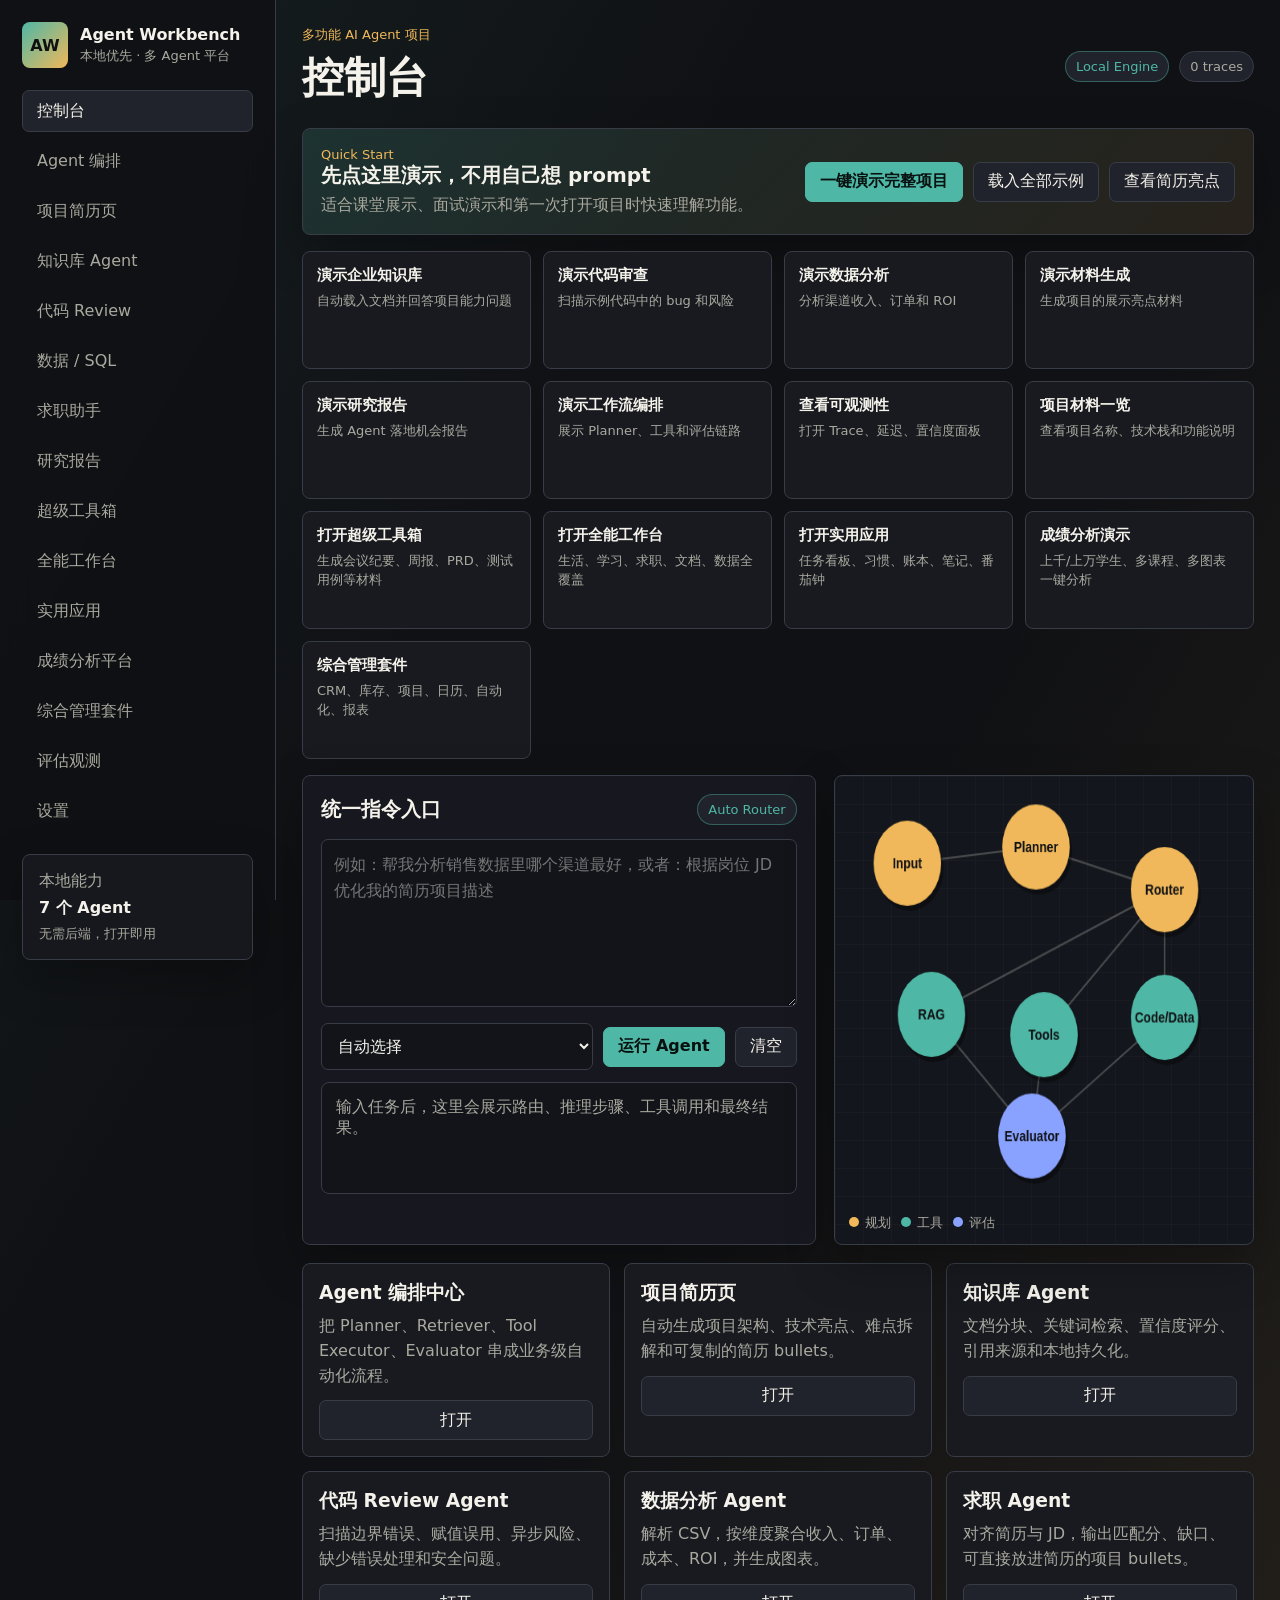
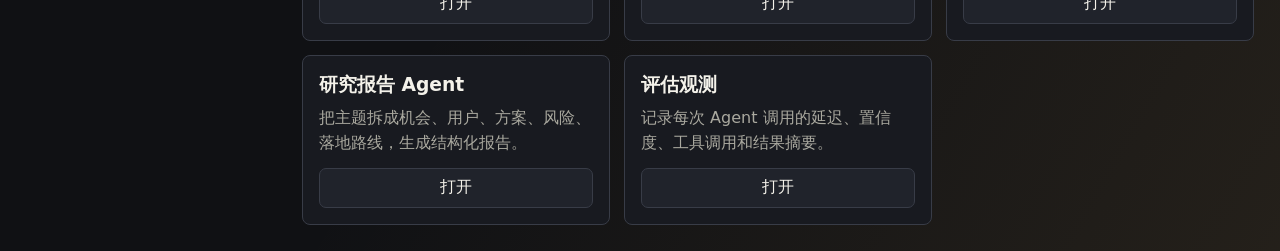
==== commit 7b6c4efc: "chore: neutralize demo-card labels (materials generation instead of resume framing)" ====
--- a/index.html
+++ b/index.html
@@ -13,7 +13,7 @@
           <div class="brand-mark">AW</div>
           <div>
             <strong>Agent Workbench</strong>
-            <span>求职作品集项目</span>
+            <span>本地优先 · 多 Agent 平台</span>
           </div>
         </div>
         <nav class="nav" id="nav">
